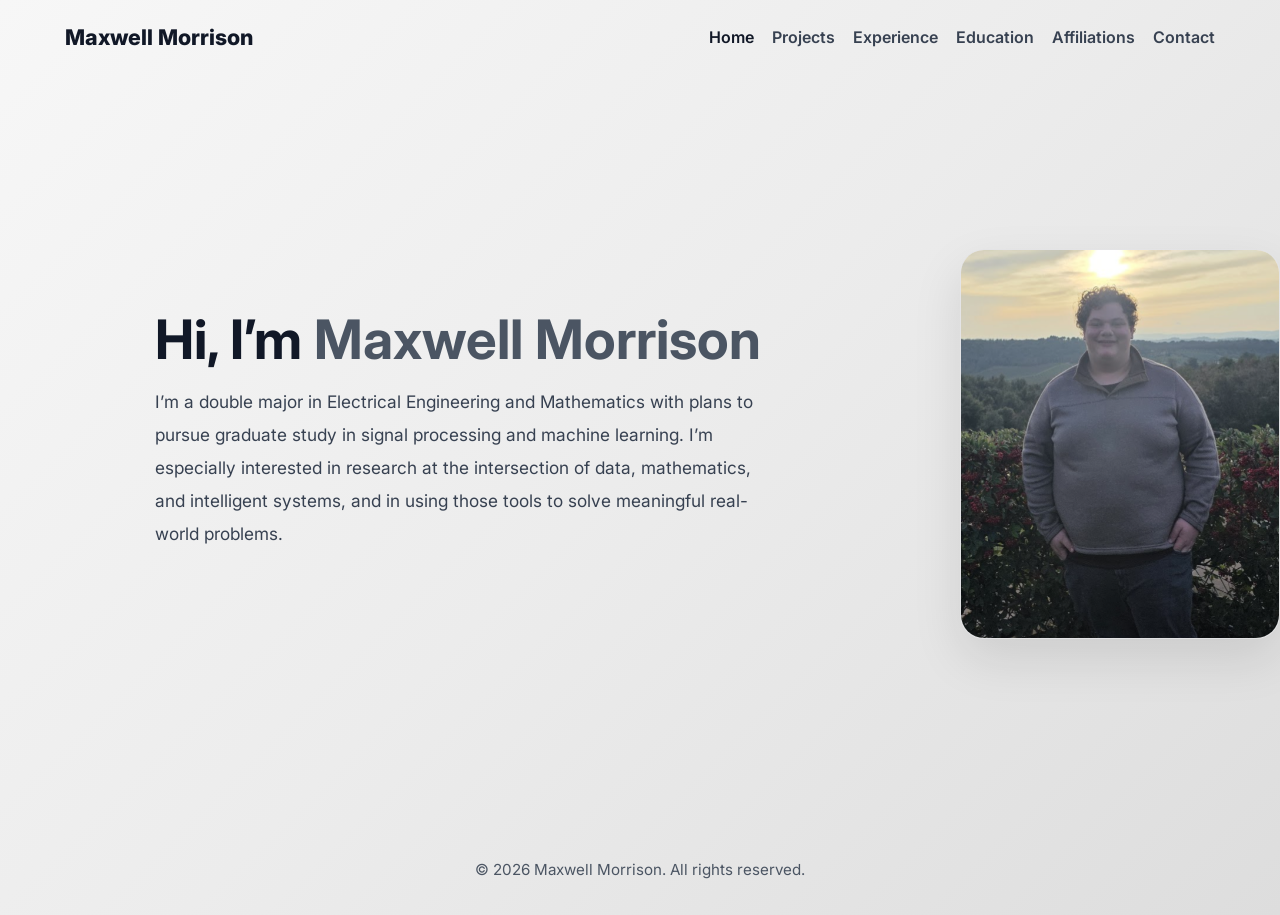
==== public/index.html @ 4eab68b1 "Website initial commit" ====
<!DOCTYPE html>
<html lang="en">
<head>
  <meta charset="UTF-8" />
  <meta name="viewport" content="width=device-width, initial-scale=1.0" />
  <title>Maxwell Morrison | Personal Website</title>
  <link rel="preconnect" href="https://fonts.googleapis.com">
  <link rel="preconnect" href="https://fonts.gstatic.com" crossorigin>
  <link href="https://fonts.googleapis.com/css2?family=Inter:wght@400;600;700;800&display=swap" rel="stylesheet">
  <style>
    * {
      margin: 0;
      padding: 0;
      box-sizing: border-box;
    }

    body {
      font-family: "Inter", sans-serif;
      background: linear-gradient(135deg, #f7f7f7, #ececec, #dddddd);
      color: #1f2937;
      min-height: 100vh;
    }

    .container {
      width: 90%;
      max-width: 1150px;
      margin: 0 auto;
    }

    header {
      padding: 24px 0;
    }

    nav {
      display: flex;
      justify-content: space-between;
      align-items: center;
      gap: 20px;
    }

    .logo {
      font-size: 1.35rem;
      font-weight: 800;
      color: #111827;
      white-space: nowrap;
    }

    .nav-links {
      display: flex;
      gap: 18px;
      list-style: none;
      flex-wrap: wrap;
      justify-content: flex-end;
    }

    .nav-links a {
      text-decoration: none;
      color: #374151;
      font-weight: 600;
      transition: 0.2s ease;
    }

    .nav-links a:hover,
    .nav-links a.active {
      color: #111827;
    }

    .hero {
      min-height: calc(100vh - 140px);
      display: flex;
      align-items: center;
      padding: 40px 0 60px;
    }

    .hero-content {
      display: flex;
      align-items: center;
      justify-content: center;
      gap: 80px;
      flex-wrap: wrap;
    }

    .hero-text {
      flex: 1 1 520px;
      max-width: 650px;
    }

    .hero-text h1 {
      font-size: 3.4rem;
      line-height: 1.08;
      margin-bottom: 18px;
      color: #111827;
    }

    .hero-text h1 span {
      color: #4b5563;
    }

    .hero-text p {
      font-size: 1.08rem;
      line-height: 1.9;
      color: #374151;
      margin-bottom: 28px;
      max-width: 620px;
    }

    .hero-buttons {
      display: flex;
      gap: 14px;
      flex-wrap: wrap;
    }

    .btn {
      display: inline-block;
      padding: 14px 22px;
      border-radius: 12px;
      text-decoration: none;
      font-weight: 700;
      transition: 0.2s ease;
    }

    .btn-primary {
      background: #111827;
      color: #f9fafb;
    }

    .btn-primary:hover {
      background: #1f2937;
      transform: translateY(-2px);
    }

    .btn-secondary {
      border: 2px solid #6b7280;
      color: #111827;
      background: transparent;
    }

    .btn-secondary:hover {
      background: rgba(255,255,255,0.5);
      transform: translateY(-2px);
    }

    .hero-image {
      flex: 1 1 320px;
      display: flex;
      justify-content: center;
    }

    .image-card {
      width: 320px;
      height: 390px;
      border-radius: 24px;
      overflow: hidden;
      background: rgba(255,255,255,0.6);
      border: 1px solid rgba(17,24,39,0.08);
      box-shadow: 0 20px 50px rgba(0,0,0,0.10);
    }

    .image-card img {
      width: 100%;
      height: 100%;
      object-fit: cover;
      display: block;
    }

    footer {
      text-align: center;
      padding: 26px 0 36px;
      color: #4b5563;
      font-size: 0.95rem;
    }

    @media (max-width: 900px) {
      .hero-content {
        gap: 40px;
      }

      .hero-text h1 {
        font-size: 2.7rem;
      }
    }

    @media (max-width: 768px) {
      .hero {
        min-height: auto;
        padding: 30px 0 60px;
      }

      nav {
        flex-direction: column;
        align-items: flex-start;
      }

      .nav-links {
        justify-content: flex-start;
      }

      .image-card {
        width: 280px;
        height: 340px;
      }
    }
  </style>
</head>
<body>
  <header>
    <div class="container">
      <nav>
        <div class="logo">Maxwell Morrison</div>
        <ul class="nav-links">
          <li><a href="index.html" class="active">Home</a></li>
          <li><a href="projects.html">Projects</a></li>
          <li><a href="experience.html">Experience</a></li>
          <li><a href="education.html">Education</a></li>
          <li><a href="affiliations.html">Affiliations</a></li>
          <li><a href="contact.html">Contact</a></li>
        </ul>
      </nav>
    </div>
  </header>

  <main>
    <section class="hero">
      <div class="container hero-content">
        <div class="hero-text">
          <h1>Hi, I’m <span>Maxwell Morrison</span></h1>
          <p>
            I’m a double major in Electrical Engineering and Mathematics with plans to
            pursue graduate study in signal processing and machine learning. I’m especially
            interested in research at the intersection of data, mathematics, and intelligent
            systems, and in using those tools to solve meaningful real-world problems.
          </p>
          
          </div>
        </div>

        <div class="hero-image">
          <div class="image-card">
            <img src="image.png" alt="Photo of Maxwell Morrison">
          </div>
        </div>
      </div>
    </section>
  </main>

  <footer>
    <div class="container">
      <p>© 2026 Maxwell Morrison. All rights reserved.</p>
    </div>
  </footer>
</body>
</html>
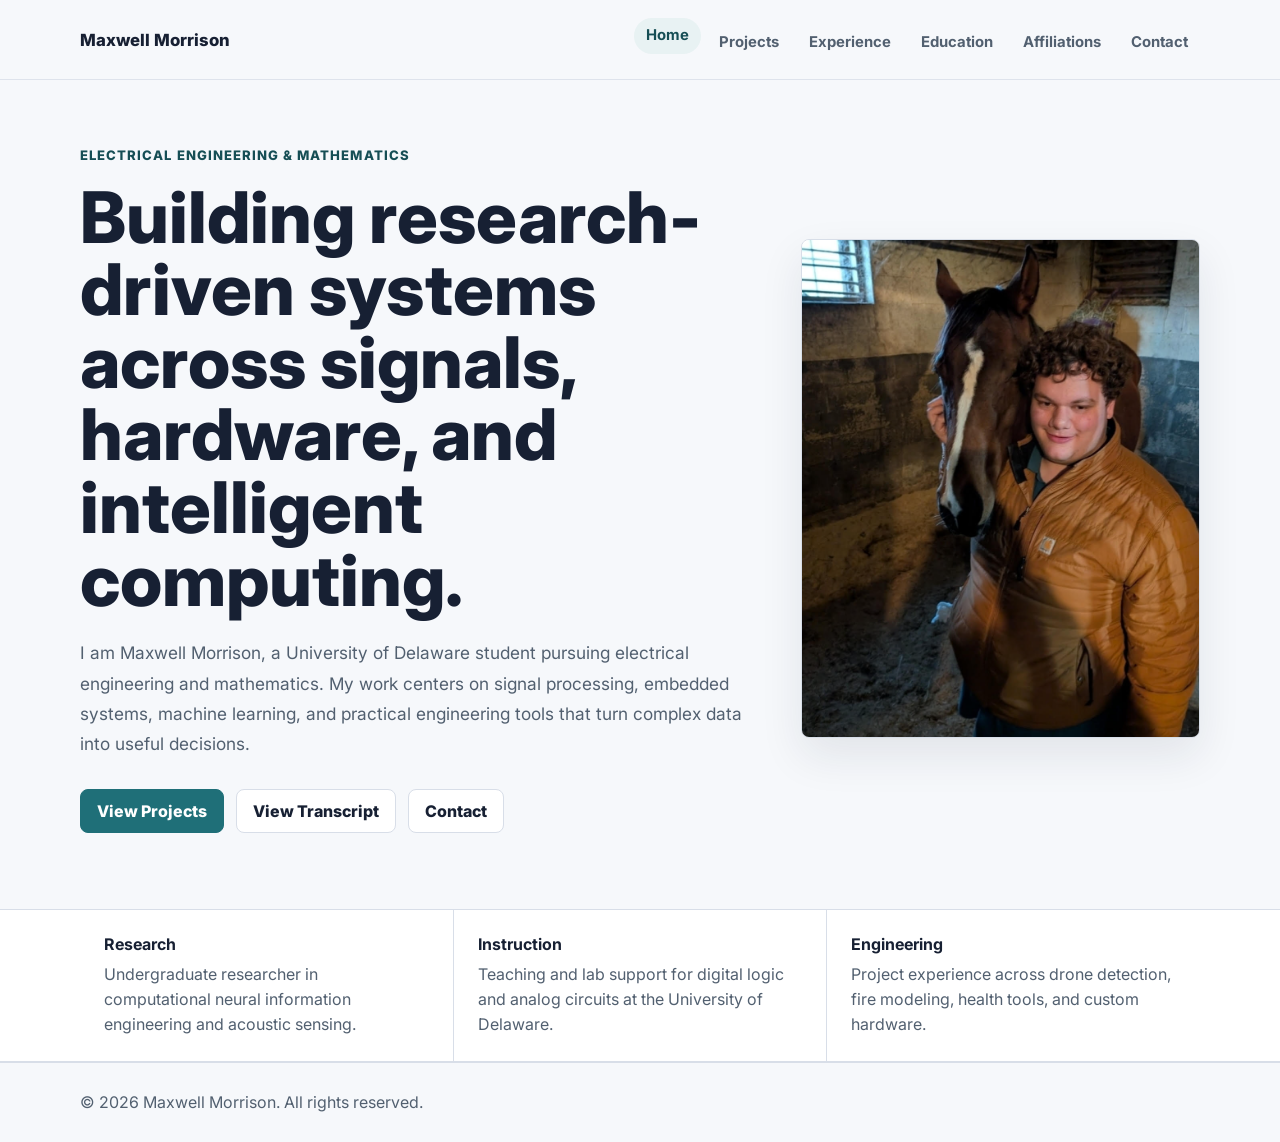
==== commit c8319055: "Polish website design and fix transcript link" ====
--- a/public/index.html
+++ b/public/index.html
@@ -3,210 +3,17 @@
 <head>
   <meta charset="UTF-8" />
   <meta name="viewport" content="width=device-width, initial-scale=1.0" />
-  <title>Maxwell Morrison | Personal Website</title>
+  <title>Maxwell Morrison | Electrical Engineering & Mathematics</title>
   <link rel="preconnect" href="https://fonts.googleapis.com">
   <link rel="preconnect" href="https://fonts.gstatic.com" crossorigin>
   <link href="https://fonts.googleapis.com/css2?family=Inter:wght@400;600;700;800&display=swap" rel="stylesheet">
-  <style>
-    * {
-      margin: 0;
-      padding: 0;
-      box-sizing: border-box;
-    }
-
-    body {
-      font-family: "Inter", sans-serif;
-      background: linear-gradient(135deg, #f7f7f7, #ececec, #dddddd);
-      color: #1f2937;
-      min-height: 100vh;
-    }
-
-    .container {
-      width: 90%;
-      max-width: 1150px;
-      margin: 0 auto;
-    }
-
-    header {
-      padding: 24px 0;
-    }
-
-    nav {
-      display: flex;
-      justify-content: space-between;
-      align-items: center;
-      gap: 20px;
-    }
-
-    .logo {
-      font-size: 1.35rem;
-      font-weight: 800;
-      color: #111827;
-      white-space: nowrap;
-    }
-
-    .nav-links {
-      display: flex;
-      gap: 18px;
-      list-style: none;
-      flex-wrap: wrap;
-      justify-content: flex-end;
-    }
-
-    .nav-links a {
-      text-decoration: none;
-      color: #374151;
-      font-weight: 600;
-      transition: 0.2s ease;
-    }
-
-    .nav-links a:hover,
-    .nav-links a.active {
-      color: #111827;
-    }
-
-    .hero {
-      min-height: calc(100vh - 140px);
-      display: flex;
-      align-items: center;
-      padding: 40px 0 60px;
-    }
-
-    .hero-content {
-      display: flex;
-      align-items: center;
-      justify-content: center;
-      gap: 80px;
-      flex-wrap: wrap;
-    }
-
-    .hero-text {
-      flex: 1 1 520px;
-      max-width: 650px;
-    }
-
-    .hero-text h1 {
-      font-size: 3.4rem;
-      line-height: 1.08;
-      margin-bottom: 18px;
-      color: #111827;
-    }
-
-    .hero-text h1 span {
-      color: #4b5563;
-    }
-
-    .hero-text p {
-      font-size: 1.08rem;
-      line-height: 1.9;
-      color: #374151;
-      margin-bottom: 28px;
-      max-width: 620px;
-    }
-
-    .hero-buttons {
-      display: flex;
-      gap: 14px;
-      flex-wrap: wrap;
-    }
-
-    .btn {
-      display: inline-block;
-      padding: 14px 22px;
-      border-radius: 12px;
-      text-decoration: none;
-      font-weight: 700;
-      transition: 0.2s ease;
-    }
-
-    .btn-primary {
-      background: #111827;
-      color: #f9fafb;
-    }
-
-    .btn-primary:hover {
-      background: #1f2937;
-      transform: translateY(-2px);
-    }
-
-    .btn-secondary {
-      border: 2px solid #6b7280;
-      color: #111827;
-      background: transparent;
-    }
-
-    .btn-secondary:hover {
-      background: rgba(255,255,255,0.5);
-      transform: translateY(-2px);
-    }
-
-    .hero-image {
-      flex: 1 1 320px;
-      display: flex;
-      justify-content: center;
-    }
-
-    .image-card {
-      width: 320px;
-      height: 390px;
-      border-radius: 24px;
-      overflow: hidden;
-      background: rgba(255,255,255,0.6);
-      border: 1px solid rgba(17,24,39,0.08);
-      box-shadow: 0 20px 50px rgba(0,0,0,0.10);
-    }
-
-    .image-card img {
-      width: 100%;
-      height: 100%;
-      object-fit: cover;
-      display: block;
-    }
-
-    footer {
-      text-align: center;
-      padding: 26px 0 36px;
-      color: #4b5563;
-      font-size: 0.95rem;
-    }
-
-    @media (max-width: 900px) {
-      .hero-content {
-        gap: 40px;
-      }
-
-      .hero-text h1 {
-        font-size: 2.7rem;
-      }
-    }
-
-    @media (max-width: 768px) {
-      .hero {
-        min-height: auto;
-        padding: 30px 0 60px;
-      }
-
-      nav {
-        flex-direction: column;
-        align-items: flex-start;
-      }
-
-      .nav-links {
-        justify-content: flex-start;
-      }
-
-      .image-card {
-        width: 280px;
-        height: 340px;
-      }
-    }
-  </style>
+  <link rel="stylesheet" href="styles.css">
 </head>
 <body>
-  <header>
+  <header class="site-header">
     <div class="container">
-      <nav>
-        <div class="logo">Maxwell Morrison</div>
+      <nav class="site-nav" aria-label="Primary navigation">
+        <a class="logo" href="index.html">Maxwell Morrison</a>
         <ul class="nav-links">
           <li><a href="index.html" class="active">Home</a></li>
           <li><a href="projects.html">Projects</a></li>
@@ -221,32 +28,50 @@
 
   <main>
     <section class="hero">
-      <div class="container hero-content">
-        <div class="hero-text">
-          <h1>Hi, I’m <span>Maxwell Morrison</span></h1>
-          <p>
-            I’m a double major in Electrical Engineering and Mathematics with plans to
-            pursue graduate study in signal processing and machine learning. I’m especially
-            interested in research at the intersection of data, mathematics, and intelligent
-            systems, and in using those tools to solve meaningful real-world problems.
+      <div class="container hero-grid">
+        <div>
+          <p class="eyebrow">Electrical Engineering & Mathematics</p>
+          <h1>Building research-driven systems across signals, hardware, and intelligent computing.</h1>
+          <p class="hero-copy">
+            I am Maxwell Morrison, a University of Delaware student pursuing electrical engineering and mathematics.
+            My work centers on signal processing, embedded systems, machine learning, and practical engineering tools
+            that turn complex data into useful decisions.
           </p>
-          
+          <div class="actions">
+            <a class="button primary" href="projects.html">View Projects</a>
+            <a class="button" href="education.html">View Transcript</a>
+            <a class="button" href="contact.html">Contact</a>
           </div>
         </div>
 
-        <div class="hero-image">
-          <div class="image-card">
-            <img src="image.png" alt="Photo of Maxwell Morrison">
-          </div>
+        <div class="portrait">
+          <img src="image.png" alt="Portrait of Maxwell Morrison">
+        </div>
+      </div>
+    </section>
+
+    <section class="highlight-strip" aria-label="Profile highlights">
+      <div class="container highlights">
+        <div class="highlight">
+          <strong>Research</strong>
+          <span>Undergraduate researcher in computational neural information engineering and acoustic sensing.</span>
+        </div>
+        <div class="highlight">
+          <strong>Instruction</strong>
+          <span>Teaching and lab support for digital logic and analog circuits at the University of Delaware.</span>
+        </div>
+        <div class="highlight">
+          <strong>Engineering</strong>
+          <span>Project experience across drone detection, fire modeling, health tools, and custom hardware.</span>
         </div>
       </div>
     </section>
   </main>
 
-  <footer>
+  <footer class="site-footer">
     <div class="container">
-      <p>© 2026 Maxwell Morrison. All rights reserved.</p>
+      <p>&copy; 2026 Maxwell Morrison. All rights reserved.</p>
     </div>
   </footer>
 </body>
-</html>+</html>
--- a/public/styles.css
+++ b/public/styles.css
@@ -0,0 +1,351 @@
+* {
+  box-sizing: border-box;
+  margin: 0;
+  padding: 0;
+}
+
+:root {
+  --ink: #172033;
+  --muted: #526070;
+  --line: #d8dee8;
+  --panel: #ffffff;
+  --surface: #f6f8fb;
+  --accent: #1f6f78;
+  --accent-dark: #164e55;
+  --shadow: 0 18px 44px rgba(23, 32, 51, 0.09);
+}
+
+body {
+  min-height: 100vh;
+  font-family: "Inter", Arial, sans-serif;
+  background: var(--surface);
+  color: var(--ink);
+}
+
+a {
+  color: inherit;
+}
+
+.container {
+  width: min(1120px, calc(100% - 40px));
+  margin: 0 auto;
+}
+
+.site-header {
+  position: sticky;
+  top: 0;
+  z-index: 10;
+  border-bottom: 1px solid rgba(216, 222, 232, 0.82);
+  background: rgba(246, 248, 251, 0.92);
+  backdrop-filter: blur(16px);
+}
+
+.site-nav {
+  display: flex;
+  align-items: center;
+  justify-content: space-between;
+  gap: 28px;
+  padding: 18px 0;
+}
+
+.logo {
+  color: var(--ink);
+  font-size: 1.05rem;
+  font-weight: 800;
+  letter-spacing: 0;
+  text-decoration: none;
+  white-space: nowrap;
+}
+
+.nav-links {
+  display: flex;
+  flex-wrap: wrap;
+  justify-content: flex-end;
+  gap: 6px;
+  list-style: none;
+}
+
+.nav-links a {
+  display: inline-flex;
+  min-height: 36px;
+  align-items: center;
+  border-radius: 999px;
+  padding: 0 12px;
+  color: var(--muted);
+  font-size: 0.93rem;
+  font-weight: 700;
+  text-decoration: none;
+  transition: background 0.18s ease, color 0.18s ease;
+}
+
+.nav-links a:hover,
+.nav-links a.active {
+  background: #e8f2f3;
+  color: var(--accent-dark);
+}
+
+.hero {
+  padding: 64px 0 76px;
+}
+
+.hero-grid {
+  display: grid;
+  grid-template-columns: minmax(0, 1.2fr) minmax(280px, 0.72fr);
+  align-items: center;
+  gap: 56px;
+}
+
+.eyebrow {
+  margin-bottom: 14px;
+  color: var(--accent-dark);
+  font-size: 0.82rem;
+  font-weight: 800;
+  letter-spacing: 0.08em;
+  text-transform: uppercase;
+}
+
+h1 {
+  max-width: 820px;
+  color: var(--ink);
+  font-size: clamp(2.15rem, 6vw, 4.45rem);
+  font-weight: 800;
+  line-height: 1.02;
+}
+
+.hero-copy,
+.page-intro {
+  max-width: 760px;
+  margin-top: 22px;
+  color: var(--muted);
+  font-size: 1.08rem;
+  line-height: 1.75;
+}
+
+.actions {
+  display: flex;
+  flex-wrap: wrap;
+  gap: 12px;
+  margin-top: 30px;
+}
+
+.button {
+  display: inline-flex;
+  min-height: 44px;
+  align-items: center;
+  justify-content: center;
+  border: 1px solid var(--line);
+  border-radius: 8px;
+  padding: 0 16px;
+  background: var(--panel);
+  color: var(--ink);
+  font-weight: 800;
+  text-decoration: none;
+  transition: transform 0.18s ease, border-color 0.18s ease, background 0.18s ease;
+}
+
+.button.primary {
+  border-color: var(--accent);
+  background: var(--accent);
+  color: #ffffff;
+}
+
+.button:hover {
+  border-color: var(--accent);
+  transform: translateY(-1px);
+}
+
+.portrait {
+  overflow: hidden;
+  border: 1px solid var(--line);
+  border-radius: 8px;
+  background: var(--panel);
+  box-shadow: var(--shadow);
+  aspect-ratio: 4 / 5;
+}
+
+.portrait img {
+  display: block;
+  width: 100%;
+  height: 100%;
+  object-fit: cover;
+}
+
+.highlight-strip {
+  border-top: 1px solid var(--line);
+  border-bottom: 1px solid var(--line);
+  background: #ffffff;
+}
+
+.highlights {
+  display: grid;
+  grid-template-columns: repeat(3, 1fr);
+  gap: 1px;
+  background: var(--line);
+}
+
+.highlight {
+  min-height: 128px;
+  padding: 24px;
+  background: #ffffff;
+}
+
+.highlight strong {
+  display: block;
+  margin-bottom: 8px;
+  color: var(--ink);
+  font-size: 1rem;
+}
+
+.highlight span {
+  color: var(--muted);
+  line-height: 1.55;
+}
+
+.page-section {
+  padding: 54px 0 80px;
+}
+
+.page-shell {
+  max-width: 980px;
+}
+
+.content-list {
+  display: grid;
+  gap: 18px;
+  margin-top: 34px;
+}
+
+.item,
+.contact-item,
+.section-block {
+  border: 1px solid var(--line);
+  border-radius: 8px;
+  background: var(--panel);
+  padding: 24px;
+  box-shadow: 0 8px 24px rgba(23, 32, 51, 0.045);
+}
+
+.item-header {
+  display: flex;
+  align-items: flex-start;
+  justify-content: space-between;
+  gap: 18px;
+  margin-bottom: 8px;
+}
+
+h2 {
+  color: var(--ink);
+  font-size: 1.23rem;
+  line-height: 1.25;
+}
+
+.date {
+  color: var(--accent-dark);
+  font-size: 0.93rem;
+  font-weight: 800;
+  white-space: nowrap;
+}
+
+.subtitle {
+  margin-bottom: 14px;
+  color: var(--muted);
+  font-size: 1rem;
+}
+
+p,
+li {
+  color: var(--muted);
+  font-size: 1rem;
+  line-height: 1.72;
+}
+
+ul {
+  padding-left: 20px;
+}
+
+li + li {
+  margin-top: 7px;
+}
+
+.text-link {
+  color: var(--accent-dark);
+  font-weight: 800;
+  text-decoration: none;
+}
+
+.text-link:hover {
+  text-decoration: underline;
+}
+
+.project-actions {
+  margin-top: 14px;
+}
+
+.contact-grid {
+  display: grid;
+  grid-template-columns: repeat(2, minmax(0, 1fr));
+  gap: 16px;
+  margin-top: 34px;
+}
+
+.contact-item h2 {
+  margin-bottom: 8px;
+  color: var(--muted);
+  font-size: 0.82rem;
+  letter-spacing: 0.08em;
+  text-transform: uppercase;
+}
+
+.contact-item a,
+.contact-item span {
+  color: var(--ink);
+  font-weight: 700;
+  overflow-wrap: anywhere;
+  text-decoration: none;
+}
+
+.contact-item a:hover {
+  color: var(--accent-dark);
+  text-decoration: underline;
+}
+
+.site-footer {
+  border-top: 1px solid var(--line);
+  padding: 26px 0;
+  color: var(--muted);
+  font-size: 0.92rem;
+}
+
+@media (max-width: 820px) {
+  .site-nav {
+    align-items: flex-start;
+    flex-direction: column;
+  }
+
+  .nav-links {
+    justify-content: flex-start;
+  }
+
+  .hero {
+    padding-top: 42px;
+  }
+
+  .hero-grid,
+  .highlights,
+  .contact-grid {
+    grid-template-columns: 1fr;
+  }
+
+  .portrait {
+    max-width: 360px;
+  }
+
+  .item-header {
+    flex-direction: column;
+    gap: 6px;
+  }
+
+  .date {
+    white-space: normal;
+  }
+}
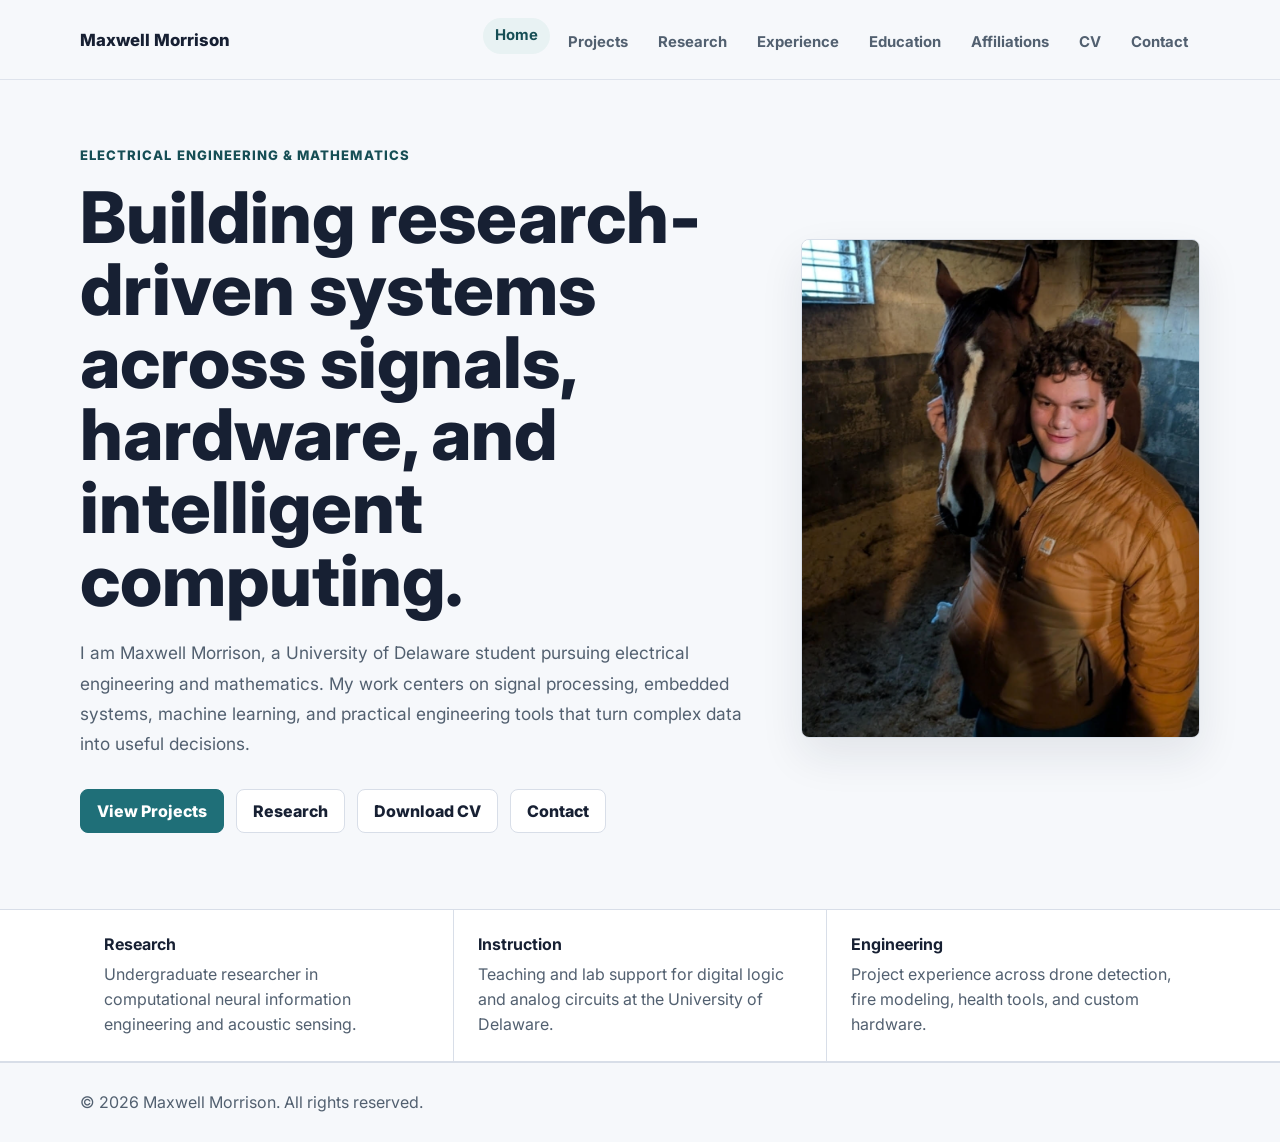
==== commit 2bb65fc6: "Add research page and CV download" ====
--- a/public/index.html
+++ b/public/index.html
@@ -7,7 +7,7 @@
   <link rel="preconnect" href="https://fonts.googleapis.com">
   <link rel="preconnect" href="https://fonts.gstatic.com" crossorigin>
   <link href="https://fonts.googleapis.com/css2?family=Inter:wght@400;600;700;800&display=swap" rel="stylesheet">
-  <link rel="stylesheet" href="styles.css">
+  <link rel="stylesheet" href="styles.css?v=20260612a">
 </head>
 <body>
   <header class="site-header">
@@ -17,9 +17,11 @@
         <ul class="nav-links">
           <li><a href="index.html" class="active">Home</a></li>
           <li><a href="projects.html">Projects</a></li>
+          <li><a href="research.html">Research</a></li>
           <li><a href="experience.html">Experience</a></li>
           <li><a href="education.html">Education</a></li>
           <li><a href="affiliations.html">Affiliations</a></li>
+          <li><a href="cv.pdf" target="_blank" rel="noopener noreferrer">CV</a></li>
           <li><a href="contact.html">Contact</a></li>
         </ul>
       </nav>
@@ -39,7 +41,8 @@
           </p>
           <div class="actions">
             <a class="button primary" href="projects.html">View Projects</a>
-            <a class="button" href="education.html">View Transcript</a>
+            <a class="button" href="research.html">Research</a>
+            <a class="button" href="cv.pdf" target="_blank" rel="noopener noreferrer">Download CV</a>
             <a class="button" href="contact.html">Contact</a>
           </div>
         </div>
--- a/public/styles.css
+++ b/public/styles.css
@@ -277,8 +277,126 @@
   text-decoration: underline;
 }
 
+.pill-list {
+  display: flex;
+  flex-wrap: wrap;
+  gap: 10px;
+  padding-left: 0;
+  list-style: none;
+}
+
+.pill-list li {
+  border: 1px solid #c8dbde;
+  border-radius: 999px;
+  padding: 7px 12px;
+  background: #f2f8f9;
+  color: var(--accent-dark);
+  font-size: 0.92rem;
+  font-weight: 800;
+  line-height: 1.2;
+}
+
+.pill-list li + li {
+  margin-top: 0;
+}
+
 .project-actions {
   margin-top: 14px;
+}
+
+.project-grid {
+  display: grid;
+  grid-template-columns: repeat(2, minmax(0, 1fr));
+  gap: 18px;
+  margin-top: 34px;
+}
+
+.project-card {
+  display: flex;
+  min-height: 250px;
+  flex-direction: column;
+  justify-content: space-between;
+  border: 1px solid var(--line);
+  border-radius: 8px;
+  background: var(--panel);
+  padding: 24px;
+  box-shadow: 0 8px 24px rgba(23, 32, 51, 0.045);
+}
+
+.project-card.featured {
+  grid-column: span 2;
+  min-height: 220px;
+  background: linear-gradient(135deg, #ffffff 0%, #eef7f8 100%);
+}
+
+.project-meta {
+  display: flex;
+  flex-wrap: wrap;
+  gap: 8px;
+  margin-bottom: 18px;
+}
+
+.tag {
+  display: inline-flex;
+  min-height: 28px;
+  align-items: center;
+  border: 1px solid #c8dbde;
+  border-radius: 999px;
+  padding: 0 10px;
+  color: var(--accent-dark);
+  font-size: 0.78rem;
+  font-weight: 800;
+}
+
+.project-card h2 {
+  margin-bottom: 12px;
+}
+
+.affiliation-grid {
+  display: grid;
+  grid-template-columns: repeat(2, minmax(0, 1fr));
+  gap: 18px;
+  margin-top: 34px;
+}
+
+.affiliation-card {
+  border: 1px solid var(--line);
+  border-radius: 8px;
+  background: var(--panel);
+  padding: 24px;
+  box-shadow: 0 8px 24px rgba(23, 32, 51, 0.045);
+}
+
+.affiliation-card h2 {
+  margin-bottom: 18px;
+}
+
+.affiliation-list {
+  display: grid;
+  gap: 12px;
+  padding-left: 0;
+  list-style: none;
+}
+
+.affiliation-list li {
+  display: flex;
+  align-items: flex-start;
+  justify-content: space-between;
+  gap: 16px;
+  border-top: 1px solid var(--line);
+  padding-top: 12px;
+}
+
+.affiliation-list li:first-child {
+  border-top: 0;
+  padding-top: 0;
+}
+
+.affiliation-list span {
+  color: var(--muted);
+  font-size: 0.9rem;
+  font-weight: 700;
+  white-space: nowrap;
 }
 
 .contact-grid {
@@ -332,8 +450,14 @@
 
   .hero-grid,
   .highlights,
+  .project-grid,
+  .affiliation-grid,
   .contact-grid {
     grid-template-columns: 1fr;
+  }
+
+  .project-card.featured {
+    grid-column: span 1;
   }
 
   .portrait {
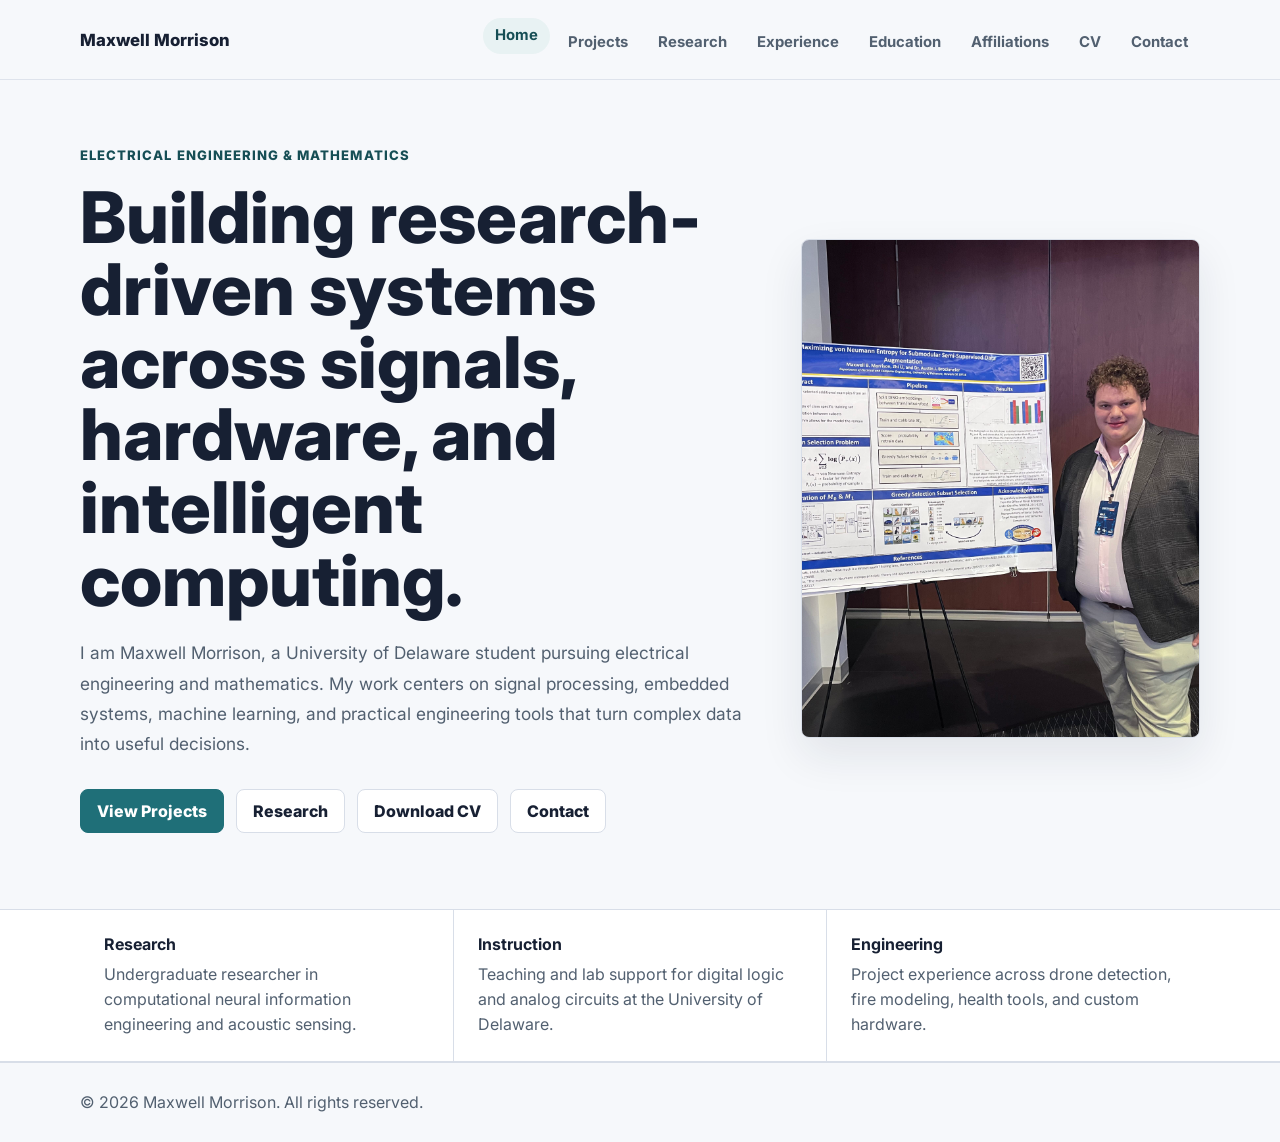
==== commit b8e7818a: "Update homepage photo" ====
--- a/public/index.html
+++ b/public/index.html
@@ -7,7 +7,7 @@
   <link rel="preconnect" href="https://fonts.googleapis.com">
   <link rel="preconnect" href="https://fonts.gstatic.com" crossorigin>
   <link href="https://fonts.googleapis.com/css2?family=Inter:wght@400;600;700;800&display=swap" rel="stylesheet">
-  <link rel="stylesheet" href="styles.css?v=20260612a">
+  <link rel="stylesheet" href="styles.css?v=20260612b">
 </head>
 <body>
   <header class="site-header">
@@ -48,7 +48,7 @@
         </div>
 
         <div class="portrait">
-          <img src="image.png" alt="Portrait of Maxwell Morrison">
+          <img src="IMG_5776.jpg" alt="Maxwell Morrison presenting his research poster at the University of Delaware">
         </div>
       </div>
     </section>
--- a/public/styles.css
+++ b/public/styles.css
@@ -352,6 +352,19 @@
   margin-bottom: 12px;
 }
 
+.project-actions {
+  display: flex;
+  flex-wrap: wrap;
+  gap: 14px;
+}
+
+.detail-grid {
+  display: grid;
+  grid-template-columns: repeat(2, minmax(0, 1fr));
+  gap: 18px;
+  margin-top: 34px;
+}
+
 .affiliation-grid {
   display: grid;
   grid-template-columns: repeat(2, minmax(0, 1fr));
@@ -451,6 +464,7 @@
   .hero-grid,
   .highlights,
   .project-grid,
+  .detail-grid,
   .affiliation-grid,
   .contact-grid {
     grid-template-columns: 1fr;
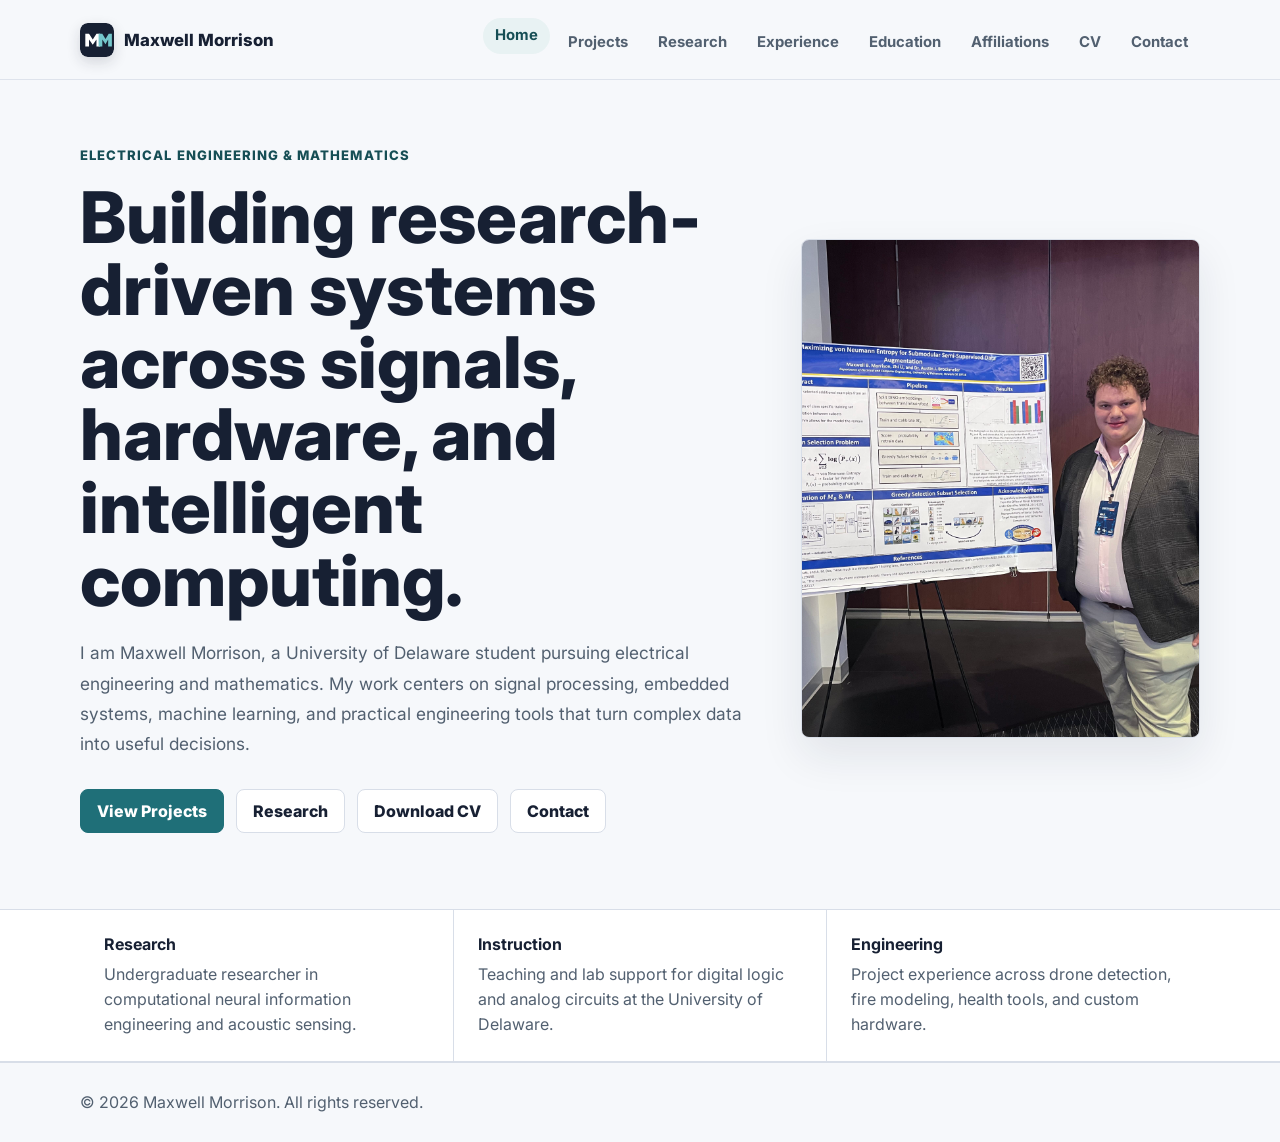
==== commit 08c4bbfc: "Add MM site logo and favicon" ====
--- a/public/index.html
+++ b/public/index.html
@@ -3,17 +3,18 @@
 <head>
   <meta charset="UTF-8" />
   <meta name="viewport" content="width=device-width, initial-scale=1.0" />
+  <link rel="icon" href="logo.svg" type="image/svg+xml">
   <title>Maxwell Morrison | Electrical Engineering & Mathematics</title>
   <link rel="preconnect" href="https://fonts.googleapis.com">
   <link rel="preconnect" href="https://fonts.gstatic.com" crossorigin>
   <link href="https://fonts.googleapis.com/css2?family=Inter:wght@400;600;700;800&display=swap" rel="stylesheet">
-  <link rel="stylesheet" href="styles.css?v=20260612b">
+  <link rel="stylesheet" href="styles.css?v=20261029">
 </head>
 <body>
   <header class="site-header">
     <div class="container">
       <nav class="site-nav" aria-label="Primary navigation">
-        <a class="logo" href="index.html">Maxwell Morrison</a>
+        <a class="logo" href="index.html"><img class="logo-mark" src="logo.svg" alt="">Maxwell Morrison</a>
         <ul class="nav-links">
           <li><a href="index.html" class="active">Home</a></li>
           <li><a href="projects.html">Projects</a></li>
--- a/public/styles.css
+++ b/public/styles.css
@@ -49,12 +49,23 @@
 }
 
 .logo {
+  display: inline-flex;
+  align-items: center;
+  gap: 10px;
   color: var(--ink);
   font-size: 1.05rem;
   font-weight: 800;
   letter-spacing: 0;
   text-decoration: none;
   white-space: nowrap;
+}
+
+.logo-mark {
+  width: 34px;
+  height: 34px;
+  flex: 0 0 auto;
+  border-radius: 8px;
+  box-shadow: 0 5px 14px rgba(23, 32, 51, 0.16);
 }
 
 .nav-links {
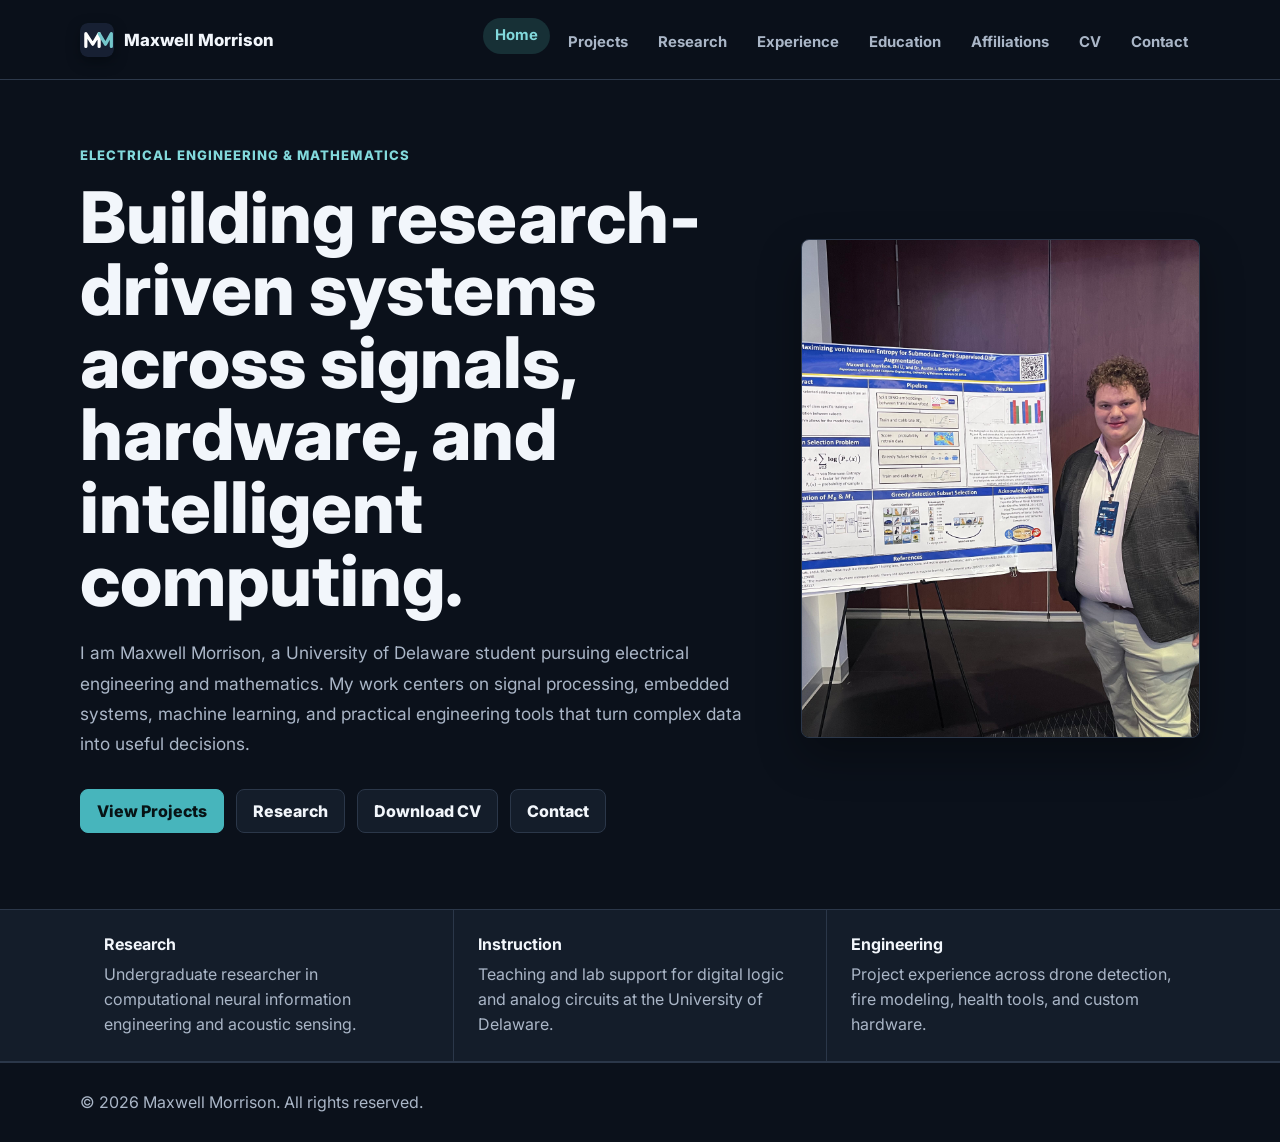
==== commit 7cbcbce2: "Add dark mode site theme" ====
--- a/public/index.html
+++ b/public/index.html
@@ -8,7 +8,7 @@
   <link rel="preconnect" href="https://fonts.googleapis.com">
   <link rel="preconnect" href="https://fonts.gstatic.com" crossorigin>
   <link href="https://fonts.googleapis.com/css2?family=Inter:wght@400;600;700;800&display=swap" rel="stylesheet">
-  <link rel="stylesheet" href="styles.css?v=20261029">
+  <link rel="stylesheet" href="styles.css?v=20261029-dark">
 </head>
 <body>
   <header class="site-header">
--- a/public/styles.css
+++ b/public/styles.css
@@ -5,14 +5,15 @@
 }
 
 :root {
-  --ink: #172033;
-  --muted: #526070;
-  --line: #d8dee8;
-  --panel: #ffffff;
-  --surface: #f6f8fb;
-  --accent: #1f6f78;
-  --accent-dark: #164e55;
-  --shadow: 0 18px 44px rgba(23, 32, 51, 0.09);
+  color-scheme: dark;
+  --ink: #f2f6fb;
+  --muted: #aab6c7;
+  --line: #2b3749;
+  --panel: #141d2a;
+  --surface: #0b111b;
+  --accent: #47b5bc;
+  --accent-dark: #82d9dc;
+  --shadow: 0 18px 44px rgba(0, 0, 0, 0.32);
 }
 
 body {
@@ -35,8 +36,8 @@
   position: sticky;
   top: 0;
   z-index: 10;
-  border-bottom: 1px solid rgba(216, 222, 232, 0.82);
-  background: rgba(246, 248, 251, 0.92);
+  border-bottom: 1px solid rgba(53, 67, 87, 0.82);
+  background: rgba(11, 17, 27, 0.9);
   backdrop-filter: blur(16px);
 }
 
@@ -65,7 +66,7 @@
   height: 34px;
   flex: 0 0 auto;
   border-radius: 8px;
-  box-shadow: 0 5px 14px rgba(23, 32, 51, 0.16);
+  box-shadow: 0 5px 14px rgba(0, 0, 0, 0.34);
 }
 
 .nav-links {
@@ -91,7 +92,7 @@
 
 .nav-links a:hover,
 .nav-links a.active {
-  background: #e8f2f3;
+  background: #173036;
   color: var(--accent-dark);
 }
 
@@ -157,7 +158,7 @@
 .button.primary {
   border-color: var(--accent);
   background: var(--accent);
-  color: #ffffff;
+  color: #071315;
 }
 
 .button:hover {
@@ -184,7 +185,7 @@
 .highlight-strip {
   border-top: 1px solid var(--line);
   border-bottom: 1px solid var(--line);
-  background: #ffffff;
+  background: var(--panel);
 }
 
 .highlights {
@@ -197,7 +198,7 @@
 .highlight {
   min-height: 128px;
   padding: 24px;
-  background: #ffffff;
+  background: var(--panel);
 }
 
 .highlight strong {
@@ -233,7 +234,7 @@
   border-radius: 8px;
   background: var(--panel);
   padding: 24px;
-  box-shadow: 0 8px 24px rgba(23, 32, 51, 0.045);
+  box-shadow: 0 8px 24px rgba(0, 0, 0, 0.18);
 }
 
 .item-header {
@@ -297,10 +298,10 @@
 }
 
 .pill-list li {
-  border: 1px solid #c8dbde;
+  border: 1px solid #34535a;
   border-radius: 999px;
   padding: 7px 12px;
-  background: #f2f8f9;
+  background: #12272b;
   color: var(--accent-dark);
   font-size: 0.92rem;
   font-weight: 800;
@@ -331,13 +332,13 @@
   border-radius: 8px;
   background: var(--panel);
   padding: 24px;
-  box-shadow: 0 8px 24px rgba(23, 32, 51, 0.045);
+  box-shadow: 0 8px 24px rgba(0, 0, 0, 0.18);
 }
 
 .project-card.featured {
   grid-column: span 2;
   min-height: 220px;
-  background: linear-gradient(135deg, #ffffff 0%, #eef7f8 100%);
+  background: linear-gradient(135deg, #172231 0%, #11292d 100%);
 }
 
 .project-meta {
@@ -351,7 +352,7 @@
   display: inline-flex;
   min-height: 28px;
   align-items: center;
-  border: 1px solid #c8dbde;
+  border: 1px solid #34535a;
   border-radius: 999px;
   padding: 0 10px;
   color: var(--accent-dark);
@@ -388,7 +389,7 @@
   border-radius: 8px;
   background: var(--panel);
   padding: 24px;
-  box-shadow: 0 8px 24px rgba(23, 32, 51, 0.045);
+  box-shadow: 0 8px 24px rgba(0, 0, 0, 0.18);
 }
 
 .affiliation-card h2 {
